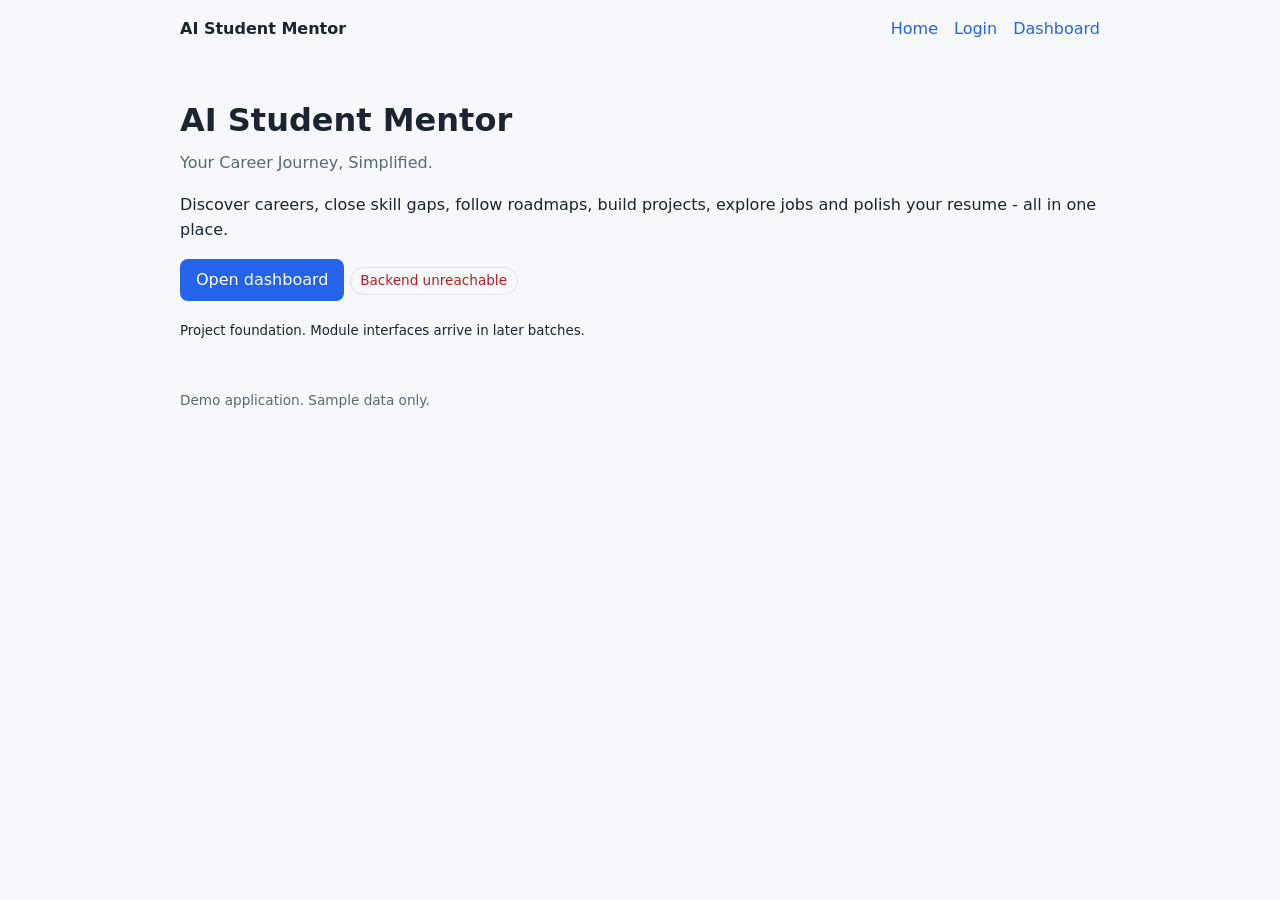
==== frontend/index.html @ c773baec "Batch 1 foundation verified - 34 tests passing" ====
<!DOCTYPE html>
<html lang="en">
<head>
<meta charset="utf-8">
<meta name="viewport" content="width=device-width, initial-scale=1">
<link rel="icon" href="assets/favicon.svg" type="image/svg+xml">
<link rel="stylesheet" href="css/main.css">
<title>AI Student Mentor - Your Career Journey, Simplified.</title>
</head>
<body>
<header><strong>AI Student Mentor</strong>
  <nav><a href="index.html">Home</a><a href="login.html">Login</a><a href="dashboard.html">Dashboard</a></nav></header>
<main>
  <h1>AI Student Mentor</h1>
  <p class="tagline">Your Career Journey, Simplified.</p>
  <p>Discover careers, close skill gaps, follow roadmaps, build projects, explore jobs and polish your resume - all in one place.</p>
  <p><a class="btn" href="dashboard.html">Open dashboard</a>
     <span id="backend-status" class="badge">Backend status</span></p>
  <p><small>Project foundation. Module interfaces arrive in later batches.</small></p>
</main>
<footer>Demo application. Sample data only.</footer>
<script src="js/config.js"></script>
<script src="js/api.js"></script>
<script src="js/status.js"></script>
</body>
</html>
---- frontend/css/main.css ----
:root {
  --bg: #f6f8fb; --surface: #ffffff; --text: #1b2430; --muted: #5b6776;
  --primary: #2563eb; --border: #dde3ec; --ok: #15803d; --bad: #b91c1c;
}
@media (prefers-color-scheme: dark) {
  :root { --bg: #0f1722; --surface: #172131; --text: #e8edf5; --muted: #9aa7b8;
          --primary: #6ea0ff; --border: #263349; --ok: #4ade80; --bad: #f87171; }
}
* { box-sizing: border-box; }
body { margin: 0; font-family: system-ui, -apple-system, "Segoe UI", Roboto, sans-serif;
       background: var(--bg); color: var(--text); line-height: 1.6; }
header, main, footer { max-width: 960px; margin: 0 auto; padding: 1rem 1.25rem; }
header { display: flex; justify-content: space-between; align-items: center; flex-wrap: wrap; gap: .5rem; }
nav a { margin-left: 1rem; color: var(--primary); text-decoration: none; }
h1 { font-size: 2rem; margin-bottom: .25rem; }
.tagline { color: var(--muted); margin-top: 0; }
.grid { display: grid; gap: 1rem; grid-template-columns: repeat(auto-fill, minmax(210px, 1fr)); padding: 0; list-style: none; }
.card { background: var(--surface); border: 1px solid var(--border); border-radius: 10px; padding: 1rem; }
.card small { color: var(--muted); }
.badge { display: inline-block; padding: .15rem .6rem; border-radius: 999px; border: 1px solid var(--border); font-size: .85rem; }
.badge.ok { color: var(--ok); } .badge.bad { color: var(--bad); }
.btn { display: inline-block; padding: .5rem 1rem; border-radius: 8px; background: var(--primary); color: #fff; text-decoration: none; }
footer { color: var(--muted); font-size: .85rem; }
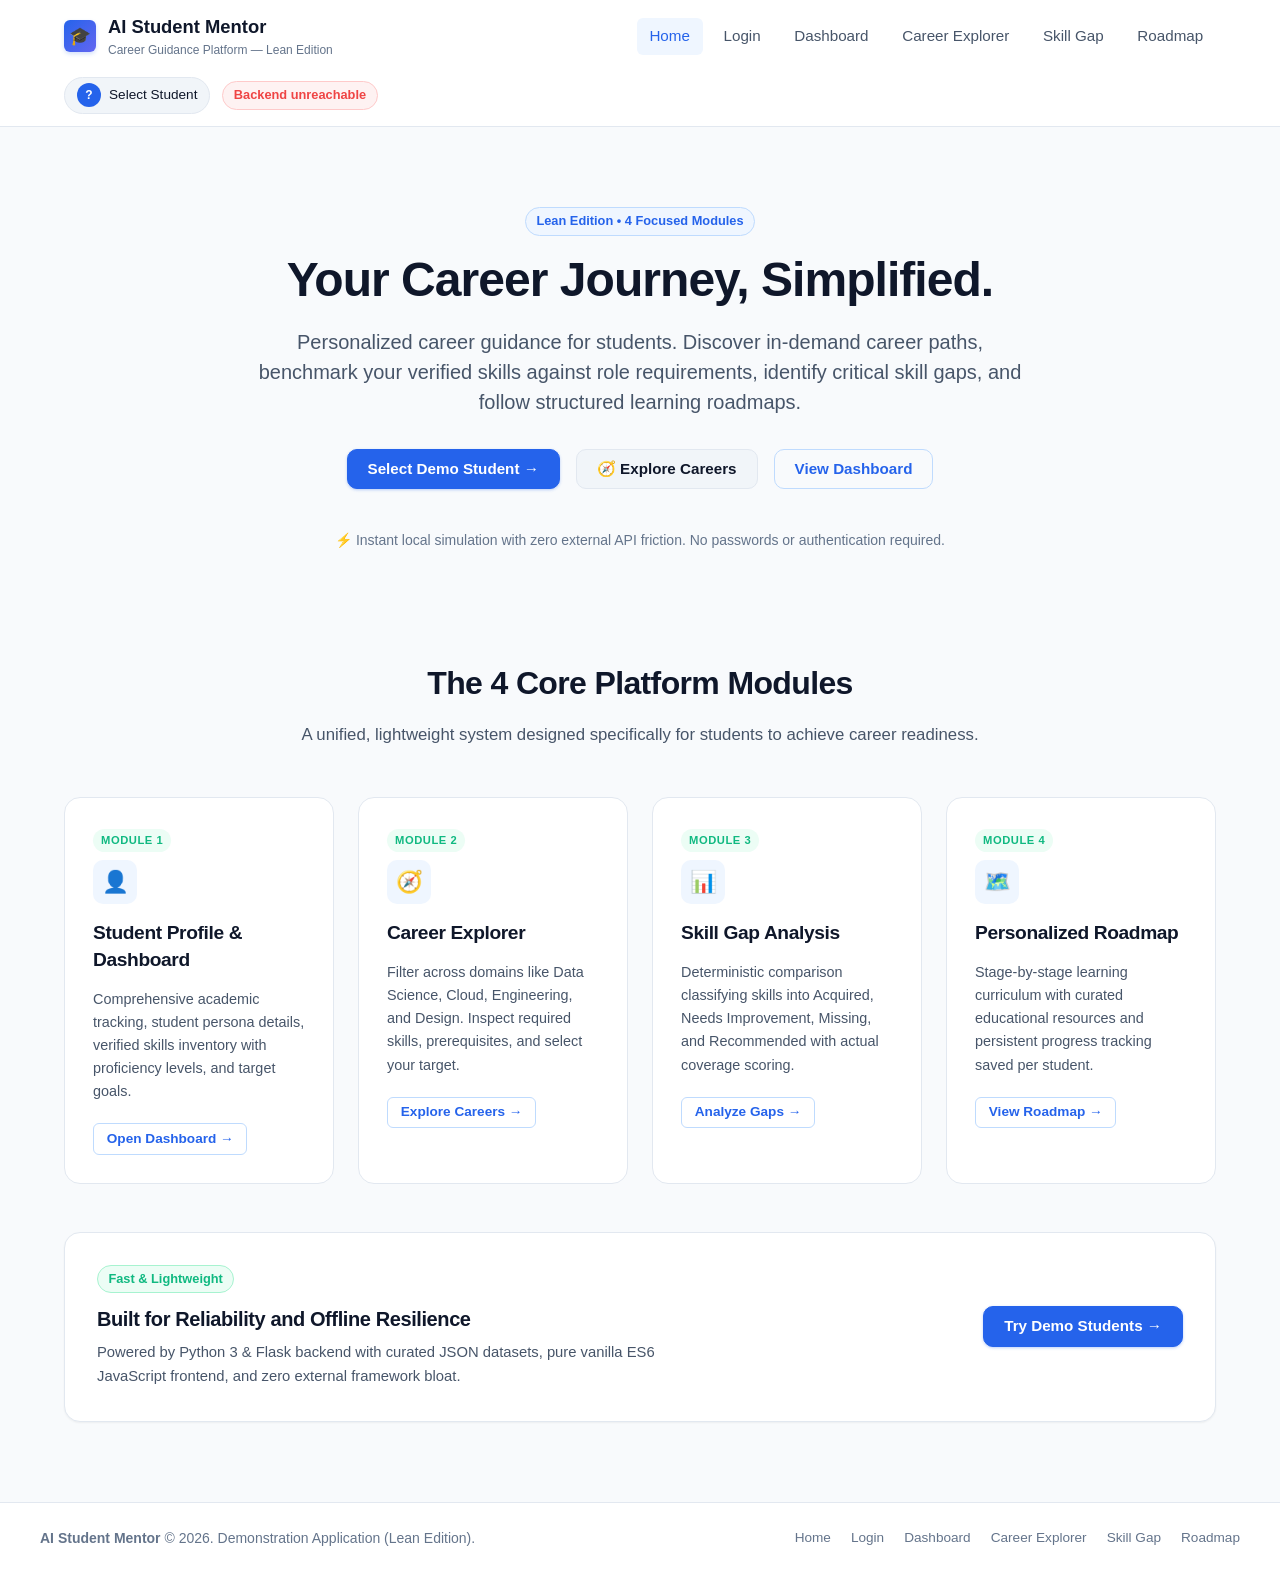
==== commit 10131da5: "feat: complete AI Student Mentor Lean Edition" ====
--- a/frontend/index.html
+++ b/frontend/index.html
@@ -1,26 +1,154 @@
 <!DOCTYPE html>
 <html lang="en">
 <head>
-<meta charset="utf-8">
-<meta name="viewport" content="width=device-width, initial-scale=1">
-<link rel="icon" href="assets/favicon.svg" type="image/svg+xml">
-<link rel="stylesheet" href="css/main.css">
-<title>AI Student Mentor - Your Career Journey, Simplified.</title>
+  <meta charset="utf-8">
+  <meta name="viewport" content="width=device-width, initial-scale=1">
+  <link rel="icon" href="assets/favicon.svg" type="image/svg+xml">
+  <link rel="stylesheet" href="css/main.css">
+  <title>AI Student Mentor - Your Career Journey, Simplified.</title>
 </head>
 <body>
-<header><strong>AI Student Mentor</strong>
-  <nav><a href="index.html">Home</a><a href="login.html">Login</a><a href="dashboard.html">Dashboard</a></nav></header>
-<main>
-  <h1>AI Student Mentor</h1>
-  <p class="tagline">Your Career Journey, Simplified.</p>
-  <p>Discover careers, close skill gaps, follow roadmaps, build projects, explore jobs and polish your resume - all in one place.</p>
-  <p><a class="btn" href="dashboard.html">Open dashboard</a>
-     <span id="backend-status" class="badge">Backend status</span></p>
-  <p><small>Project foundation. Module interfaces arrive in later batches.</small></p>
-</main>
-<footer>Demo application. Sample data only.</footer>
-<script src="js/config.js"></script>
-<script src="js/api.js"></script>
-<script src="js/status.js"></script>
+  <div class="site-wrapper">
+    <!-- Navigation Bar -->
+    <header class="navbar">
+      <div class="nav-container">
+        <a class="brand" href="index.html">
+          <div class="brand-icon">🎓</div>
+          <div>
+            <strong>AI Student Mentor</strong>
+            <small style="display: block; font-size: 0.75rem; color: var(--text-muted); font-weight: normal;">Career Guidance Platform — Lean Edition</small>
+          </div>
+        </a>
+        <nav class="nav-links">
+          <a href="index.html" class="active">Home</a>
+          <a href="login.html">Login</a>
+          <a href="dashboard.html">Dashboard</a>
+          <a href="pages/career-explorer.html">Career Explorer</a>
+          <a href="pages/skill-gap.html">Skill Gap</a>
+          <a href="pages/learning-roadmap.html">Roadmap</a>
+        </nav>
+        <div class="nav-user-status">
+          <a id="nav-user-pill" href="login.html" class="user-pill" title="Click to view or switch profile">
+            <div class="avatar-initial">?</div>
+            <span>Select Student</span>
+          </a>
+          <span id="backend-status" class="badge">Checking...</span>
+        </div>
+      </div>
+    </header>
+
+    <main class="main-content">
+      <!-- Hero Section -->
+      <section class="hero-section">
+        <span class="badge badge-primary" style="margin-bottom: 1rem;">Lean Edition • 4 Focused Modules</span>
+        <h1>Your Career Journey, Simplified.</h1>
+        <p class="hero-subtitle">
+          Personalized career guidance for students. Discover in-demand career paths, benchmark your verified skills against role requirements, identify critical skill gaps, and follow structured learning roadmaps.
+        </p>
+        <div class="hero-actions">
+          <a class="btn btn-primary" href="login.html">Select Demo Student &rarr;</a>
+          <a class="btn btn-secondary" href="pages/career-explorer.html">🧭 Explore Careers</a>
+          <a class="btn btn-outline" href="dashboard.html">View Dashboard</a>
+        </div>
+        <p style="margin: 0; font-size: 0.875rem; color: var(--text-muted);">
+          ⚡ Instant local simulation with zero external API friction. No passwords or authentication required.
+        </p>
+      </section>
+
+      <!-- Key Value Pillars: The 4 Lean Edition Modules -->
+      <section style="margin: 3rem 0;">
+        <div style="text-align: center; max-width: 700px; margin: 0 auto 2.5rem;">
+          <h2 style="font-size: 2rem; margin-bottom: 0.5rem;">The 4 Core Platform Modules</h2>
+          <p style="color: var(--text-secondary); font-size: 1.05rem;">
+            A unified, lightweight system designed specifically for students to achieve career readiness.
+          </p>
+        </div>
+
+        <div class="feature-grid">
+          <!-- Module 1: Student Dashboard -->
+          <div class="feature-card">
+            <span class="feature-badge-live">Module 1</span>
+            <div class="feature-icon">👤</div>
+            <h3 style="font-size: 1.2rem;">Student Profile & Dashboard</h3>
+            <p style="font-size: 0.9rem; color: var(--text-secondary); margin-bottom: 1.25rem;">
+              Comprehensive academic tracking, student persona details, verified skills inventory with proficiency levels, and target goals.
+            </p>
+            <a href="dashboard.html" class="btn btn-sm btn-outline">Open Dashboard &rarr;</a>
+          </div>
+
+          <!-- Module 2: Career Explorer -->
+          <div class="feature-card">
+            <span class="feature-badge-live">Module 2</span>
+            <div class="feature-icon">🧭</div>
+            <h3 style="font-size: 1.2rem;">Career Explorer</h3>
+            <p style="font-size: 0.9rem; color: var(--text-secondary); margin-bottom: 1.25rem;">
+              Filter across domains like Data Science, Cloud, Engineering, and Design. Inspect required skills, prerequisites, and select your target.
+            </p>
+            <a href="pages/career-explorer.html" class="btn btn-sm btn-outline">Explore Careers &rarr;</a>
+          </div>
+
+          <!-- Module 3: Skill Gap Analysis -->
+          <div class="feature-card">
+            <span class="feature-badge-live">Module 3</span>
+            <div class="feature-icon">📊</div>
+            <h3 style="font-size: 1.2rem;">Skill Gap Analysis</h3>
+            <p style="font-size: 0.9rem; color: var(--text-secondary); margin-bottom: 1.25rem;">
+              Deterministic comparison classifying skills into Acquired, Needs Improvement, Missing, and Recommended with actual coverage scoring.
+            </p>
+            <a href="pages/skill-gap.html" class="btn btn-sm btn-outline">Analyze Gaps &rarr;</a>
+          </div>
+
+          <!-- Module 4: Learning Roadmap -->
+          <div class="feature-card">
+            <span class="feature-badge-live">Module 4</span>
+            <div class="feature-icon">🗺️</div>
+            <h3 style="font-size: 1.2rem;">Personalized Roadmap</h3>
+            <p style="font-size: 0.9rem; color: var(--text-secondary); margin-bottom: 1.25rem;">
+              Stage-by-stage learning curriculum with curated educational resources and persistent progress tracking saved per student.
+            </p>
+            <a href="pages/learning-roadmap.html" class="btn btn-sm btn-outline">View Roadmap &rarr;</a>
+          </div>
+        </div>
+      </section>
+
+      <!-- Architecture and Trust Banner -->
+      <section style="background: var(--surface); border: 1px solid var(--border); border-radius: var(--radius-lg); padding: 2rem; margin: 3rem 0; box-shadow: var(--shadow-sm);">
+        <div style="display: flex; justify-content: space-between; align-items: center; flex-wrap: wrap; gap: 1.5rem;">
+          <div>
+            <span class="badge badge-success" style="margin-bottom: 0.5rem;">Fast & Lightweight</span>
+            <h3 style="margin: 0.25rem 0 0.5rem;">Built for Reliability and Offline Resilience</h3>
+            <p style="margin: 0; color: var(--text-secondary); max-width: 600px; font-size: 0.925rem;">
+              Powered by Python 3 & Flask backend with curated JSON datasets, pure vanilla ES6 JavaScript frontend, and zero external framework bloat.
+            </p>
+          </div>
+          <div style="display: flex; gap: 0.75rem;">
+            <a href="login.html" class="btn btn-primary">Try Demo Students &rarr;</a>
+          </div>
+        </div>
+      </section>
+    </main>
+
+    <!-- Footer -->
+    <footer class="site-footer">
+      <div style="max-width: 1200px; margin: 0 auto; display: flex; justify-content: space-between; align-items: center; flex-wrap: wrap; gap: 1rem;">
+        <div>
+          <strong>AI Student Mentor</strong> &copy; 2026. Demonstration Application (Lean Edition).
+        </div>
+        <div style="display: flex; gap: 1.25rem; font-size: 0.85rem;">
+          <a href="index.html" style="color: var(--text-muted); text-decoration: none;">Home</a>
+          <a href="login.html" style="color: var(--text-muted); text-decoration: none;">Login</a>
+          <a href="dashboard.html" style="color: var(--text-muted); text-decoration: none;">Dashboard</a>
+          <a href="pages/career-explorer.html" style="color: var(--text-muted); text-decoration: none;">Career Explorer</a>
+          <a href="pages/skill-gap.html" style="color: var(--text-muted); text-decoration: none;">Skill Gap</a>
+          <a href="pages/learning-roadmap.html" style="color: var(--text-muted); text-decoration: none;">Roadmap</a>
+        </div>
+      </div>
+    </footer>
+  </div>
+
+  <script src="js/config.js"></script>
+  <script src="js/utils.js"></script>
+  <script src="js/api.js"></script>
+  <script src="js/status.js"></script>
 </body>
 </html>
--- a/frontend/css/main.css
+++ b/frontend/css/main.css
@@ -1,23 +1,989 @@
+/* ==========================================================================
+   AI Student Mentor — SaaS Design System
+   Modern, responsive, accessible styles for dark and light modes
+   ========================================================================== */
+
 :root {
-  --bg: #f6f8fb; --surface: #ffffff; --text: #1b2430; --muted: #5b6776;
-  --primary: #2563eb; --border: #dde3ec; --ok: #15803d; --bad: #b91c1c;
-}
+  --font-sans: -apple-system, BlinkMacSystemFont, "Segoe UI", Roboto, "Helvetica Neue", Arial, sans-serif;
+  
+  /* Color Palette — Light Mode */
+  --bg: #f8fafc;
+  --surface: #ffffff;
+  --surface-subtle: #f1f5f9;
+  --surface-hover: #f8fafc;
+  --border: #e2e8f0;
+  --border-focus: #3b82f6;
+  
+  --text-primary: #0f172a;
+  --text-secondary: #475569;
+  --text-muted: #64748b;
+  --text-inverse: #ffffff;
+
+  --primary: #2563eb;
+  --primary-hover: #1d4ed8;
+  --primary-light: #eff6ff;
+  --primary-border: #bfdbfe;
+
+  --success: #10b981;
+  --success-hover: #059669;
+  --success-light: #ecfdf5;
+  --success-border: #a7f3d0;
+
+  --warning: #f59e0b;
+  --warning-light: #fffbeb;
+  --warning-border: #fde68a;
+
+  --danger: #ef4444;
+  --danger-light: #fef2f2;
+  --danger-border: #fecaca;
+
+  --indigo: #6366f1;
+  --indigo-light: #eef2ff;
+
+  --purple: #8b5cf6;
+  --purple-light: #f5f3ff;
+
+  /* Shadows */
+  --shadow-sm: 0 1px 2px 0 rgb(0 0 0 / 0.05);
+  --shadow-md: 0 4px 6px -1px rgb(0 0 0 / 0.1), 0 2px 4px -2px rgb(0 0 0 / 0.1);
+  --shadow-lg: 0 10px 15px -3px rgb(0 0 0 / 0.1), 0 4px 6px -4px rgb(0 0 0 / 0.1);
+  --shadow-xl: 0 20px 25px -5px rgb(0 0 0 / 0.1), 0 8px 10px -6px rgb(0 0 0 / 0.1);
+
+  /* Radius */
+  --radius-sm: 6px;
+  --radius-md: 10px;
+  --radius-lg: 16px;
+  --radius-full: 9999px;
+
+  --transition-fast: 0.15s ease;
+  --transition-normal: 0.25s ease;
+}
+
 @media (prefers-color-scheme: dark) {
-  :root { --bg: #0f1722; --surface: #172131; --text: #e8edf5; --muted: #9aa7b8;
-          --primary: #6ea0ff; --border: #263349; --ok: #4ade80; --bad: #f87171; }
-}
-* { box-sizing: border-box; }
-body { margin: 0; font-family: system-ui, -apple-system, "Segoe UI", Roboto, sans-serif;
-       background: var(--bg); color: var(--text); line-height: 1.6; }
-header, main, footer { max-width: 960px; margin: 0 auto; padding: 1rem 1.25rem; }
-header { display: flex; justify-content: space-between; align-items: center; flex-wrap: wrap; gap: .5rem; }
-nav a { margin-left: 1rem; color: var(--primary); text-decoration: none; }
-h1 { font-size: 2rem; margin-bottom: .25rem; }
-.tagline { color: var(--muted); margin-top: 0; }
-.grid { display: grid; gap: 1rem; grid-template-columns: repeat(auto-fill, minmax(210px, 1fr)); padding: 0; list-style: none; }
-.card { background: var(--surface); border: 1px solid var(--border); border-radius: 10px; padding: 1rem; }
-.card small { color: var(--muted); }
-.badge { display: inline-block; padding: .15rem .6rem; border-radius: 999px; border: 1px solid var(--border); font-size: .85rem; }
-.badge.ok { color: var(--ok); } .badge.bad { color: var(--bad); }
-.btn { display: inline-block; padding: .5rem 1rem; border-radius: 8px; background: var(--primary); color: #fff; text-decoration: none; }
-footer { color: var(--muted); font-size: .85rem; }
+  :root {
+    --bg: #090d16;
+    --surface: #111827;
+    --surface-subtle: #1e293b;
+    --surface-hover: #1f293d;
+    --border: #1f293d;
+    --border-focus: #60a5fa;
+
+    --text-primary: #f8fafc;
+    --text-secondary: #94a3b8;
+    --text-muted: #64748b;
+    --text-inverse: #0f172a;
+
+    --primary: #3b82f6;
+    --primary-hover: #60a5fa;
+    --primary-light: rgba(59, 130, 246, 0.15);
+    --primary-border: rgba(59, 130, 246, 0.3);
+
+    --success: #34d399;
+    --success-light: rgba(52, 211, 153, 0.15);
+    --success-border: rgba(52, 211, 153, 0.3);
+
+    --warning: #fbbf24;
+    --warning-light: rgba(251, 191, 36, 0.15);
+    --warning-border: rgba(251, 191, 36, 0.3);
+
+    --danger: #f87171;
+    --danger-light: rgba(248, 113, 113, 0.15);
+    --danger-border: rgba(248, 113, 113, 0.3);
+
+    --indigo: #818cf8;
+    --indigo-light: rgba(129, 140, 248, 0.15);
+
+    --purple: #a78bfa;
+    --purple-light: rgba(167, 139, 250, 0.15);
+
+    --shadow-sm: 0 1px 2px 0 rgb(0 0 0 / 0.3);
+    --shadow-md: 0 4px 6px -1px rgb(0 0 0 / 0.4);
+    --shadow-lg: 0 10px 15px -3px rgb(0 0 0 / 0.5);
+  }
+}
+
+/* Base reset & typography */
+*, *::before, *::after {
+  box-sizing: border-box;
+}
+
+body {
+  margin: 0;
+  font-family: var(--font-sans);
+  background-color: var(--bg);
+  color: var(--text-primary);
+  line-height: 1.6;
+  -webkit-font-smoothing: antialiased;
+}
+
+/* Layout Containers */
+.site-wrapper {
+  min-height: 100vh;
+  display: flex;
+  flex-direction: column;
+}
+
+header.navbar {
+  background: var(--surface);
+  border-bottom: 1px solid var(--border);
+  position: sticky;
+  top: 0;
+  z-index: 40;
+  backdrop-filter: blur(8px);
+}
+
+.nav-container {
+  max-width: 1200px;
+  margin: 0 auto;
+  padding: 0.75rem 1.5rem;
+  display: flex;
+  align-items: center;
+  justify-content: space-between;
+  flex-wrap: wrap;
+  gap: 1rem;
+}
+
+.brand {
+  display: flex;
+  align-items: center;
+  gap: 0.75rem;
+  text-decoration: none;
+  color: var(--text-primary);
+  font-weight: 700;
+  font-size: 1.15rem;
+}
+
+.brand-icon {
+  width: 32px;
+  height: 32px;
+  border-radius: var(--radius-sm);
+  background: linear-gradient(135deg, var(--primary), var(--indigo));
+  display: flex;
+  align-items: center;
+  justify-content: center;
+  color: #fff;
+  font-weight: 800;
+  font-size: 1.1rem;
+  box-shadow: 0 2px 4px rgba(37, 99, 235, 0.2);
+}
+
+.nav-links {
+  display: flex;
+  align-items: center;
+  gap: 0.5rem;
+}
+
+.nav-links a {
+  text-decoration: none;
+  color: var(--text-secondary);
+  font-size: 0.95rem;
+  font-weight: 500;
+  padding: 0.4rem 0.8rem;
+  border-radius: var(--radius-sm);
+  transition: all var(--transition-fast);
+}
+
+.nav-links a:hover,
+.nav-links a.active {
+  color: var(--primary);
+  background: var(--primary-light);
+}
+
+.nav-user-status {
+  display: flex;
+  align-items: center;
+  gap: 0.75rem;
+}
+
+.user-pill {
+  display: inline-flex;
+  align-items: center;
+  gap: 0.5rem;
+  padding: 0.35rem 0.75rem;
+  background: var(--surface-subtle);
+  border: 1px solid var(--border);
+  border-radius: var(--radius-full);
+  font-size: 0.85rem;
+  font-weight: 500;
+  color: var(--text-primary);
+  text-decoration: none;
+  transition: background var(--transition-fast);
+}
+
+.user-pill:hover {
+  background: var(--surface-hover);
+  border-color: var(--primary-border);
+}
+
+.avatar-initial {
+  width: 24px;
+  height: 24px;
+  border-radius: var(--radius-full);
+  background: var(--primary);
+  color: #fff;
+  display: flex;
+  align-items: center;
+  justify-content: center;
+  font-size: 0.75rem;
+  font-weight: 700;
+}
+
+main.main-content {
+  flex: 1;
+  max-width: 1200px;
+  width: 100%;
+  margin: 0 auto;
+  padding: 2rem 1.5rem;
+}
+
+footer.site-footer {
+  background: var(--surface);
+  border-top: 1px solid var(--border);
+  padding: 1.5rem;
+  text-align: center;
+  color: var(--text-muted);
+  font-size: 0.875rem;
+}
+
+/* Headings & Text */
+h1, h2, h3, h4, h5, h6 {
+  color: var(--text-primary);
+  font-weight: 700;
+  margin-top: 0;
+  letter-spacing: -0.02em;
+}
+
+h1 { font-size: 2.25rem; line-height: 1.25; margin-bottom: 0.5rem; }
+h2 { font-size: 1.75rem; line-height: 1.3; margin-bottom: 0.75rem; }
+h3 { font-size: 1.25rem; line-height: 1.4; margin-bottom: 0.5rem; }
+
+.lead-text {
+  font-size: 1.15rem;
+  color: var(--text-secondary);
+  margin-bottom: 1.5rem;
+}
+
+.tagline {
+  color: var(--text-muted);
+  font-size: 1.1rem;
+  margin-top: 0;
+  margin-bottom: 1.5rem;
+}
+
+/* Buttons */
+.btn {
+  display: inline-flex;
+  align-items: center;
+  justify-content: center;
+  gap: 0.5rem;
+  font-family: inherit;
+  font-size: 0.95rem;
+  font-weight: 600;
+  padding: 0.625rem 1.25rem;
+  border-radius: var(--radius-md);
+  border: 1px solid transparent;
+  cursor: pointer;
+  text-decoration: none;
+  transition: all var(--transition-fast);
+  line-height: 1.2;
+}
+
+.btn-primary {
+  background: var(--primary);
+  color: #fff;
+  border-color: var(--primary);
+  box-shadow: 0 1px 3px rgba(37, 99, 235, 0.3);
+}
+
+.btn-primary:hover {
+  background: var(--primary-hover);
+  border-color: var(--primary-hover);
+  transform: translateY(-1px);
+}
+
+.btn-secondary {
+  background: var(--surface-subtle);
+  color: var(--text-primary);
+  border-color: var(--border);
+}
+
+.btn-secondary:hover {
+  background: var(--surface-hover);
+  border-color: var(--text-muted);
+}
+
+.btn-outline {
+  background: transparent;
+  color: var(--primary);
+  border-color: var(--primary-border);
+}
+
+.btn-outline:hover {
+  background: var(--primary-light);
+  border-color: var(--primary);
+}
+
+.btn-sm {
+  font-size: 0.85rem;
+  padding: 0.4rem 0.8rem;
+  border-radius: var(--radius-sm);
+}
+
+.btn-full {
+  width: 100%;
+}
+
+/* Badges & Chips */
+.badge {
+  display: inline-flex;
+  align-items: center;
+  gap: 0.35rem;
+  padding: 0.2rem 0.65rem;
+  border-radius: var(--radius-full);
+  font-size: 0.8rem;
+  font-weight: 600;
+  border: 1px solid var(--border);
+  background: var(--surface-subtle);
+  color: var(--text-secondary);
+}
+
+.badge.ok, .badge-success {
+  background: var(--success-light);
+  color: var(--success);
+  border-color: var(--success-border);
+}
+
+.badge.bad, .badge-danger {
+  background: var(--danger-light);
+  color: var(--danger);
+  border-color: var(--danger-border);
+}
+
+.badge.warning, .badge-warning {
+  background: var(--warning-light);
+  color: var(--warning);
+  border-color: var(--warning-border);
+}
+
+.badge-primary {
+  background: var(--primary-light);
+  color: var(--primary);
+  border-color: var(--primary-border);
+}
+
+.badge-indigo {
+  background: var(--indigo-light);
+  color: var(--indigo);
+  border-color: transparent;
+}
+
+/* Cards & Grid System */
+.grid {
+  display: grid;
+  gap: 1.5rem;
+  grid-template-columns: repeat(auto-fill, minmax(320px, 1fr));
+  padding: 0;
+  list-style: none;
+  margin: 1.5rem 0;
+}
+
+.grid-cols-2 {
+  grid-template-columns: repeat(auto-fit, minmax(320px, 1fr));
+}
+
+.grid-cols-3 {
+  grid-template-columns: repeat(auto-fit, minmax(280px, 1fr));
+}
+
+.grid-cols-4 {
+  grid-template-columns: repeat(auto-fill, minmax(240px, 1fr));
+}
+
+.card {
+  background: var(--surface);
+  border: 1px solid var(--border);
+  border-radius: var(--radius-lg);
+  padding: 1.5rem;
+  box-shadow: var(--shadow-sm);
+  transition: transform var(--transition-fast), box-shadow var(--transition-fast), border-color var(--transition-fast);
+  display: flex;
+  flex-direction: column;
+}
+
+.card-clickable {
+  cursor: pointer;
+}
+
+.card-clickable:hover {
+  transform: translateY(-3px);
+  box-shadow: var(--shadow-md);
+  border-color: var(--primary-border);
+}
+
+.card.selected {
+  border-color: var(--primary);
+  box-shadow: 0 0 0 2px var(--primary-light), var(--shadow-md);
+  background: var(--primary-light);
+}
+
+.card-header {
+  display: flex;
+  align-items: flex-start;
+  justify-content: space-between;
+  gap: 1rem;
+  margin-bottom: 1rem;
+}
+
+.card-body {
+  flex: 1;
+}
+
+.card-footer {
+  margin-top: 1.25rem;
+  padding-top: 1rem;
+  border-top: 1px solid var(--border);
+  display: flex;
+  align-items: center;
+  justify-content: space-between;
+  gap: 0.75rem;
+}
+
+/* Profile Showcase Components */
+.profile-hero {
+  background: linear-gradient(135deg, var(--surface), var(--surface-subtle));
+  border: 1px solid var(--border);
+  border-radius: var(--radius-lg);
+  padding: 2rem;
+  margin-bottom: 2rem;
+  box-shadow: var(--shadow-sm);
+  display: flex;
+  align-items: center;
+  justify-content: space-between;
+  flex-wrap: wrap;
+  gap: 1.5rem;
+}
+
+.profile-identity {
+  display: flex;
+  align-items: center;
+  gap: 1.25rem;
+}
+
+.profile-avatar-lg {
+  width: 72px;
+  height: 72px;
+  border-radius: var(--radius-full);
+  background: linear-gradient(135deg, var(--primary), var(--indigo));
+  color: #fff;
+  display: flex;
+  align-items: center;
+  justify-content: center;
+  font-size: 2rem;
+  font-weight: 700;
+  box-shadow: 0 4px 10px rgba(37, 99, 235, 0.25);
+  flex-shrink: 0;
+}
+
+.profile-info h1 {
+  font-size: 1.85rem;
+  margin-bottom: 0.25rem;
+}
+
+.profile-sub {
+  color: var(--text-secondary);
+  font-size: 1rem;
+  display: flex;
+  align-items: center;
+  gap: 0.75rem;
+  flex-wrap: wrap;
+}
+
+.stat-pills {
+  display: flex;
+  gap: 1rem;
+  flex-wrap: wrap;
+  margin: 1.5rem 0;
+}
+
+.stat-pill-item {
+  background: var(--surface);
+  border: 1px solid var(--border);
+  border-radius: var(--radius-md);
+  padding: 0.75rem 1.25rem;
+  flex: 1;
+  min-width: 140px;
+}
+
+.stat-pill-item .val {
+  font-size: 1.5rem;
+  font-weight: 700;
+  color: var(--primary);
+  display: block;
+}
+
+.stat-pill-item .lbl {
+  font-size: 0.8rem;
+  color: var(--text-muted);
+  text-transform: uppercase;
+  letter-spacing: 0.05em;
+  font-weight: 600;
+}
+
+/* Chips Container */
+.chips {
+  display: flex;
+  flex-wrap: wrap;
+  gap: 0.5rem;
+  margin: 0.5rem 0;
+}
+
+.chip {
+  display: inline-flex;
+  align-items: center;
+  gap: 0.4rem;
+  background: var(--surface-subtle);
+  border: 1px solid var(--border);
+  padding: 0.3rem 0.7rem;
+  border-radius: var(--radius-full);
+  font-size: 0.85rem;
+  color: var(--text-secondary);
+}
+
+.chip-level-beginner {
+  border-color: #bae6fd;
+  color: #0369a1;
+  background: #f0f9ff;
+}
+
+.chip-level-intermediate {
+  border-color: #fde68a;
+  color: #b45309;
+  background: #fffbeb;
+}
+
+.chip-level-advanced {
+  border-color: #a7f3d0;
+  color: #047857;
+  background: #ecfdf5;
+}
+
+@media (prefers-color-scheme: dark) {
+  .chip-level-beginner {
+    border-color: rgba(56, 189, 248, 0.3);
+    color: #38bdf8;
+    background: rgba(56, 189, 248, 0.1);
+  }
+  .chip-level-intermediate {
+    border-color: rgba(251, 191, 36, 0.3);
+    color: #fbbf24;
+    background: rgba(251, 191, 36, 0.1);
+  }
+  .chip-level-advanced {
+    border-color: rgba(52, 211, 153, 0.3);
+    color: #34d399;
+    background: rgba(52, 211, 153, 0.1);
+  }
+}
+
+/* Filters & Search Toolbar */
+.toolbar {
+  background: var(--surface);
+  border: 1px solid var(--border);
+  border-radius: var(--radius-lg);
+  padding: 1.25rem;
+  margin-bottom: 2rem;
+  display: flex;
+  flex-direction: column;
+  gap: 1rem;
+  box-shadow: var(--shadow-sm);
+}
+
+.search-box {
+  position: relative;
+  width: 100%;
+}
+
+.search-input {
+  width: 100%;
+  padding: 0.75rem 1rem 0.75rem 2.5rem;
+  border: 1px solid var(--border);
+  border-radius: var(--radius-md);
+  font-family: inherit;
+  font-size: 1rem;
+  background: var(--surface-subtle);
+  color: var(--text-primary);
+  transition: all var(--transition-fast);
+}
+
+.search-input:focus {
+  outline: none;
+  background: var(--surface);
+  border-color: var(--border-focus);
+  box-shadow: 0 0 0 3px var(--primary-light);
+}
+
+.search-icon {
+  position: absolute;
+  left: 0.85rem;
+  top: 50%;
+  transform: translateY(-50%);
+  color: var(--text-muted);
+  pointer-events: none;
+  font-size: 1rem;
+}
+
+.filter-pills {
+  display: flex;
+  flex-wrap: wrap;
+  gap: 0.5rem;
+}
+
+.filter-btn {
+  background: var(--surface-subtle);
+  border: 1px solid var(--border);
+  color: var(--text-secondary);
+  padding: 0.4rem 0.85rem;
+  border-radius: var(--radius-full);
+  font-size: 0.85rem;
+  font-weight: 500;
+  cursor: pointer;
+  transition: all var(--transition-fast);
+}
+
+.filter-btn:hover {
+  background: var(--surface-hover);
+  color: var(--text-primary);
+  border-color: var(--text-muted);
+}
+
+.filter-btn.active {
+  background: var(--primary);
+  color: #fff;
+  border-color: var(--primary);
+  box-shadow: 0 1px 3px rgba(37, 99, 235, 0.3);
+}
+
+/* Career Explorer Cards */
+.career-card {
+  position: relative;
+}
+
+.career-card .category-tag {
+  font-size: 0.75rem;
+  font-weight: 700;
+  text-transform: uppercase;
+  letter-spacing: 0.05em;
+  color: var(--primary);
+  margin-bottom: 0.35rem;
+}
+
+.career-card h3 {
+  font-size: 1.25rem;
+  margin-bottom: 0.5rem;
+}
+
+.career-desc {
+  font-size: 0.925rem;
+  color: var(--text-secondary);
+  margin-bottom: 1rem;
+  display: -webkit-box;
+  -webkit-line-clamp: 2;
+  -webkit-box-orient: vertical;
+  overflow: hidden;
+}
+
+.target-badge {
+  position: absolute;
+  top: -10px;
+  right: 15px;
+  background: var(--success);
+  color: #fff;
+  padding: 0.2rem 0.6rem;
+  border-radius: var(--radius-full);
+  font-size: 0.75rem;
+  font-weight: 700;
+  box-shadow: 0 2px 4px rgba(16, 185, 129, 0.3);
+}
+
+/* Modal Dialog */
+.modal-backdrop {
+  position: fixed;
+  inset: 0;
+  background: rgba(15, 23, 42, 0.6);
+  backdrop-filter: blur(4px);
+  z-index: 100;
+  display: flex;
+  align-items: center;
+  justify-content: center;
+  padding: 1.5rem;
+  opacity: 0;
+  visibility: hidden;
+  transition: all var(--transition-fast);
+}
+
+.modal-backdrop.open {
+  opacity: 1;
+  visibility: visible;
+}
+
+.modal-content {
+  background: var(--surface);
+  border: 1px solid var(--border);
+  border-radius: var(--radius-lg);
+  max-width: 680px;
+  width: 100%;
+  max-height: 90vh;
+  overflow-y: auto;
+  box-shadow: var(--shadow-xl);
+  transform: translateY(20px);
+  transition: transform var(--transition-normal);
+  padding: 2rem;
+  position: relative;
+}
+
+.modal-backdrop.open .modal-content {
+  transform: translateY(0);
+}
+
+.modal-close-btn {
+  position: absolute;
+  top: 1.25rem;
+  right: 1.25rem;
+  background: var(--surface-subtle);
+  border: 1px solid var(--border);
+  border-radius: var(--radius-full);
+  width: 32px;
+  height: 32px;
+  display: flex;
+  align-items: center;
+  justify-content: center;
+  font-size: 1.25rem;
+  color: var(--text-secondary);
+  cursor: pointer;
+  transition: all var(--transition-fast);
+}
+
+.modal-close-btn:hover {
+  background: var(--surface-hover);
+  color: var(--danger);
+}
+
+.modal-section {
+  margin-top: 1.5rem;
+}
+
+.modal-section h4 {
+  font-size: 0.95rem;
+  text-transform: uppercase;
+  letter-spacing: 0.05em;
+  color: var(--text-muted);
+  margin-bottom: 0.5rem;
+}
+
+/* Alerts and banners */
+.alert {
+  padding: 1rem 1.25rem;
+  border-radius: var(--radius-md);
+  margin-bottom: 1.5rem;
+  font-size: 0.95rem;
+  display: flex;
+  align-items: center;
+  justify-content: space-between;
+  gap: 1rem;
+}
+
+.alert-info {
+  background: var(--primary-light);
+  color: var(--primary);
+  border: 1px solid var(--primary-border);
+}
+
+.alert-success {
+  background: var(--success-light);
+  color: var(--success);
+  border: 1px solid var(--success-border);
+}
+
+.alert-warning {
+  background: var(--warning-light);
+  color: var(--warning);
+  border: 1px solid var(--warning-border);
+}
+
+.alert-danger {
+  background: var(--danger-light);
+  color: var(--danger);
+  border: 1px solid var(--danger-border);
+}
+
+/* Spinner and Loaders */
+.loading-container {
+  text-align: center;
+  padding: 3rem 1rem;
+  color: var(--text-muted);
+}
+
+.spinner {
+  width: 36px;
+  height: 36px;
+  border: 3px solid var(--border);
+  border-top-color: var(--primary);
+  border-radius: 50%;
+  animation: spin 0.8s linear infinite;
+  margin: 0 auto 1rem;
+}
+
+@keyframes spin {
+  to { transform: rotate(360deg); }
+}
+
+/* Empty State */
+.empty-state {
+  text-align: center;
+  padding: 3.5rem 1.5rem;
+  background: var(--surface);
+  border: 1px dashed var(--border);
+  border-radius: var(--radius-lg);
+  margin: 2rem 0;
+}
+
+.empty-state-icon {
+  font-size: 2.5rem;
+  margin-bottom: 1rem;
+  display: block;
+}
+
+.empty-state h3 {
+  font-size: 1.25rem;
+  margin-bottom: 0.5rem;
+}
+
+.empty-state p {
+  color: var(--text-secondary);
+  max-width: 440px;
+  margin: 0 auto 1.5rem;
+}
+
+/* Landing Page Hero & Features */
+.hero-section {
+  text-align: center;
+  padding: 3rem 1rem 4rem;
+  max-width: 800px;
+  margin: 0 auto;
+}
+
+.hero-section h1 {
+  font-size: 3rem;
+  line-height: 1.15;
+  margin-bottom: 1rem;
+}
+
+.hero-subtitle {
+  font-size: 1.25rem;
+  color: var(--text-secondary);
+  line-height: 1.5;
+  margin-bottom: 2rem;
+}
+
+.hero-actions {
+  display: flex;
+  align-items: center;
+  justify-content: center;
+  gap: 1rem;
+  flex-wrap: wrap;
+  margin-bottom: 2.5rem;
+}
+
+.feature-grid {
+  display: grid;
+  gap: 1.5rem;
+  grid-template-columns: repeat(auto-fit, minmax(260px, 1fr));
+  margin: 3rem 0;
+}
+
+.feature-card {
+  background: var(--surface);
+  border: 1px solid var(--border);
+  border-radius: var(--radius-lg);
+  padding: 1.75rem;
+  transition: all var(--transition-fast);
+}
+
+.feature-card:hover {
+  transform: translateY(-2px);
+  box-shadow: var(--shadow-md);
+}
+
+.feature-icon {
+  width: 44px;
+  height: 44px;
+  border-radius: var(--radius-md);
+  background: var(--primary-light);
+  color: var(--primary);
+  display: flex;
+  align-items: center;
+  justify-content: center;
+  font-size: 1.35rem;
+  margin-bottom: 1rem;
+}
+
+.feature-badge-live {
+  display: inline-block;
+  font-size: 0.7rem;
+  font-weight: 700;
+  text-transform: uppercase;
+  letter-spacing: 0.05em;
+  padding: 0.15rem 0.5rem;
+  border-radius: var(--radius-full);
+  background: var(--success-light);
+  color: var(--success);
+  margin-bottom: 0.5rem;
+}
+
+.feature-badge-upcoming {
+  display: inline-block;
+  font-size: 0.7rem;
+  font-weight: 700;
+  text-transform: uppercase;
+  letter-spacing: 0.05em;
+  padding: 0.15rem 0.5rem;
+  border-radius: var(--radius-full);
+  background: var(--surface-subtle);
+  color: var(--text-muted);
+  margin-bottom: 0.5rem;
+}
+
+/* Toast Notifications */
+.toast {
+  position: fixed;
+  bottom: 1.5rem;
+  right: 1.5rem;
+  background: var(--text-primary);
+  color: var(--surface);
+  padding: 0.75rem 1.25rem;
+  border-radius: var(--radius-md);
+  box-shadow: var(--shadow-lg);
+  font-size: 0.9rem;
+  font-weight: 500;
+  z-index: 200;
+  display: flex;
+  align-items: center;
+  gap: 0.5rem;
+  transform: translateY(50px);
+  opacity: 0;
+  transition: all var(--transition-normal);
+  pointer-events: none;
+}
+
+.toast.show {
+  transform: translateY(0);
+  opacity: 1;
+}
+
+/* Responsive adjustments */
+@media (max-width: 640px) {
+  .hero-section h1 { font-size: 2.25rem; }
+  .nav-container { flex-direction: column; align-items: stretch; }
+  .nav-links { justify-content: center; }
+  .profile-hero { flex-direction: column; align-items: flex-start; }
+}
